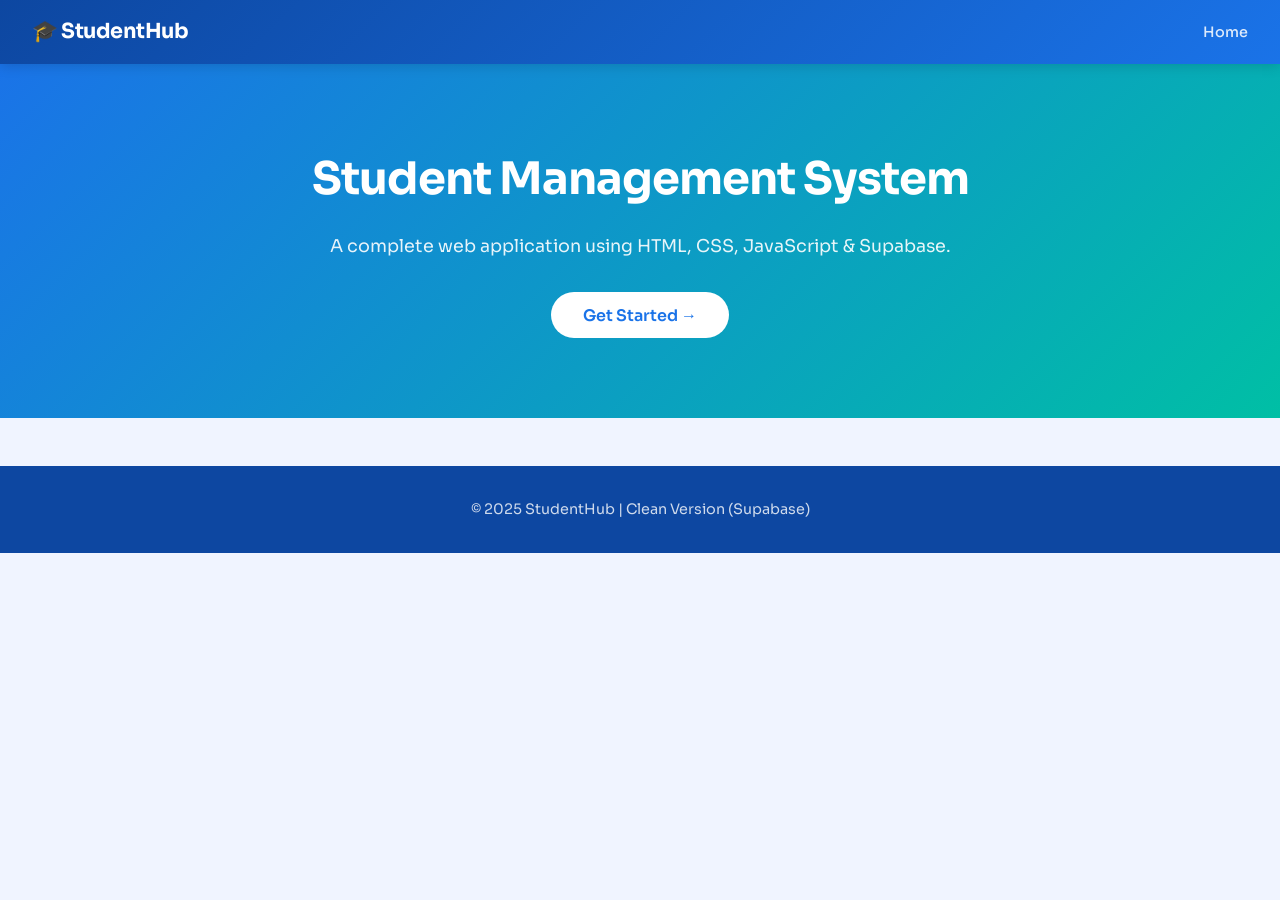
==== index.html @ 4179c633 "Initial commit - Student Management System with Supabase" ====
<!DOCTYPE html>
<html lang="en">
<head>
  <meta charset="UTF-8" />
  <meta name="viewport" content="width=device-width, initial-scale=1.0"/>
  <title>Student Management System</title>
  <link rel="stylesheet" href="style.css" />
</head>
<body>

<header>
  <div class="logo">🎓 StudentHub</div>
  <nav>
    <a href="#home">Home</a>
  </nav>
</header>

<section id="home" class="hero">
  <h1>Student Management System</h1>
  <p>A complete web application using HTML, CSS, JavaScript & Supabase.</p>

  <!-- ✅ CHANGED BUTTON -->
  <a href="register.html">
    <button>Get Started →</button>
  </a>
</section>

<footer>
  <p>© 2025 StudentHub | Clean Version (Supabase)</p>
</footer>

<script src="script.js"></script>
</body>
</html>
---- style.css ----
/* ===== Q2: Cascading Style Sheets ===== */

/* Google Fonts */
@import url('https://fonts.googleapis.com/css2?family=Sora:wght@300;400;600;700&family=JetBrains+Mono:wght@400;600&display=swap');

/* CSS Variables */
:root {
  --primary: #1a73e8;
  --primary-dark: #0d47a1;
  --accent: #00bfa5;
  --bg: #f0f4ff;
  --card: #ffffff;
  --text: #1a1a2e;
  --muted: #6b7280;
  --error: #e53935;
  --success: #2e7d32;
  --border: #d1d5db;
  --shadow: 0 4px 20px rgba(26,115,232,0.10);
  --radius: 14px;
  --font: 'Sora', sans-serif;
  --mono: 'JetBrains Mono', monospace;
}

* { margin: 0; padding: 0; box-sizing: border-box; }

body {
  font-family: var(--font);
  background: var(--bg);
  color: var(--text);
  line-height: 1.6;
}

/* HEADER */
header {
  background: linear-gradient(135deg, var(--primary-dark) 0%, var(--primary) 100%);
  color: white;
  padding: 0 2rem;
  display: flex;
  align-items: center;
  justify-content: space-between;
  height: 64px;
  position: sticky;
  top: 0;
  z-index: 100;
  box-shadow: 0 2px 12px rgba(0,0,0,0.15);
}

.logo { font-size: 1.3rem; font-weight: 700; letter-spacing: -0.5px; }

nav a {
  color: rgba(255,255,255,0.85);
  text-decoration: none;
  margin-left: 1.5rem;
  font-size: 0.9rem;
  font-weight: 500;
  transition: color 0.2s;
}
nav a:hover { color: #fff; }

/* HERO */
.hero {
  background: linear-gradient(135deg, #1a73e8 0%, #00bfa5 100%);
  color: white;
  text-align: center;
  padding: 5rem 2rem;
}
.hero h1 { font-size: 2.8rem; font-weight: 700; margin-bottom: 1rem; letter-spacing: -1px; }
.hero p { font-size: 1.1rem; opacity: 0.9; margin-bottom: 2rem; }
.hero button {
  background: white;
  color: var(--primary);
  border: none;
  padding: 0.8rem 2rem;
  border-radius: 50px;
  font-size: 1rem;
  font-weight: 600;
  cursor: pointer;
  transition: transform 0.2s, box-shadow 0.2s;
  font-family: var(--font);
}
.hero button:hover { transform: translateY(-2px); box-shadow: 0 6px 20px rgba(0,0,0,0.15); }

/* CARD SECTIONS */
.card-section {
  max-width: 900px;
  margin: 3rem auto;
  background: var(--card);
  border-radius: var(--radius);
  padding: 2rem;
  box-shadow: var(--shadow);
  border: 1px solid rgba(26,115,232,0.08);
}
.card-section h2 {
  font-size: 1.5rem;
  font-weight: 700;
  margin-bottom: 1.5rem;
  color: var(--primary-dark);
  display: flex;
  align-items: center;
  gap: 0.5rem;
}

/* FORM */
.form-group { margin-bottom: 1.2rem; }
.form-group label {
  display: block;
  font-weight: 600;
  font-size: 0.875rem;
  margin-bottom: 0.4rem;
  color: var(--text);
}
.form-group input,
.form-group select {
  width: 100%;
  padding: 0.7rem 1rem;
  border: 1.5px solid var(--border);
  border-radius: 8px;
  font-size: 0.95rem;
  font-family: var(--font);
  transition: border 0.2s, box-shadow 0.2s;
  background: #fafbff;
  color: var(--text);
}
.form-group input:focus,
.form-group select:focus {
  border-color: var(--primary);
  box-shadow: 0 0 0 3px rgba(26,115,232,0.12);
  outline: none;
}
.form-group input.invalid { border-color: var(--error); }

.error {
  display: block;
  color: var(--error);
  font-size: 0.8rem;
  margin-top: 0.3rem;
  min-height: 1rem;
}

/* BUTTONS */
.btn-primary, .btn-secondary {
  padding: 0.7rem 1.6rem;
  border: none;
  border-radius: 8px;
  font-size: 0.95rem;
  font-weight: 600;
  cursor: pointer;
  font-family: var(--font);
  transition: all 0.2s;
  margin-right: 0.8rem;
}
.btn-primary {
  background: var(--primary);
  color: white;
}
.btn-primary:hover { background: var(--primary-dark); transform: translateY(-1px); }
.btn-secondary {
  background: #f1f3f4;
  color: var(--text);
}
.btn-secondary:hover { background: #e0e0e0; }

/* SUCCESS MESSAGE */
.success-msg {
  margin-top: 1rem;
  padding: 0.8rem 1.2rem;
  background: #e8f5e9;
  border-left: 4px solid var(--success);
  border-radius: 6px;
  color: var(--success);
  font-weight: 600;
}

/* SEARCH */
#searchInput {
  width: 100%;
  padding: 0.7rem 1rem;
  border: 1.5px solid var(--border);
  border-radius: 8px;
  font-size: 0.95rem;
  font-family: var(--font);
  margin-bottom: 1rem;
}

/* TABLE */
.table-wrapper { overflow-x: auto; }
table {
  width: 100%;
  border-collapse: collapse;
  font-size: 0.9rem;
}
thead { background: var(--primary); color: white; }
thead th { padding: 0.8rem 1rem; text-align: left; font-weight: 600; }
tbody tr { border-bottom: 1px solid var(--border); transition: background 0.15s; }
tbody tr:hover { background: #f0f4ff; }
tbody td { padding: 0.75rem 1rem; }
.empty { text-align: center; color: var(--muted); font-style: italic; }

/* BADGE */
.badge {
  background: var(--accent);
  color: white;
  border-radius: 50px;
  padding: 0.1rem 0.6rem;
  font-size: 0.8rem;
  font-weight: 700;
}

/* DELETE BUTTON */
.btn-delete {
  background: #ffebee;
  color: var(--error);
  border: none;
  padding: 0.3rem 0.8rem;
  border-radius: 6px;
  cursor: pointer;
  font-size: 0.85rem;
  font-family: var(--font);
  transition: background 0.2s;
}
.btn-delete:hover { background: #ffcdd2; }

/* CODE BLOCK */
.code-block {
  background: #1a1a2e;
  color: #a8d8a8;
  font-family: var(--mono);
  font-size: 0.85rem;
  padding: 1.2rem;
  border-radius: 8px;
  margin-top: 1rem;
  overflow-x: auto;
  white-space: pre-wrap;
  word-break: break-word;
  line-height: 1.7;
}

/* FOOTER */
footer {
  text-align: center;
  padding: 2rem;
  background: var(--primary-dark);
  color: rgba(255,255,255,0.8);
  font-size: 0.9rem;
  margin-top: 3rem;
}

/* RESPONSIVE */
@media (max-width: 600px) {
  .hero h1 { font-size: 1.8rem; }
  .card-section { margin: 1rem; padding: 1.2rem; }
  nav a { margin-left: 0.8rem; font-size: 0.8rem; }
}
/* 🔥 Toast Notification */
.success-toast {
  position: fixed;
  top: 50%;
  left: 50%;
  transform: translate(-50%, -50%) scale(0.8);
  background: #2e7d32;
  color: white;
  padding: 20px 30px;
  border-radius: 10px;
  font-size: 1.1rem;
  font-weight: bold;
  display: none;
  box-shadow: 0 5px 25px rgba(0,0,0,0.3);
  text-align: center;
  z-index: 999;
  animation: popIn 0.4s ease;
}

@keyframes popIn {
  from {
    opacity: 0;
    transform: translate(-50%, -50%) scale(0.6);
  }
  to {
    opacity: 1;
    transform: translate(-50%, -50%) scale(1);
  }
}

@keyframes slideIn {
  from {
    opacity: 0;
    transform: translateX(100px);
  }
  to {
    opacity: 1;
    transform: translateX(0);
  }
}
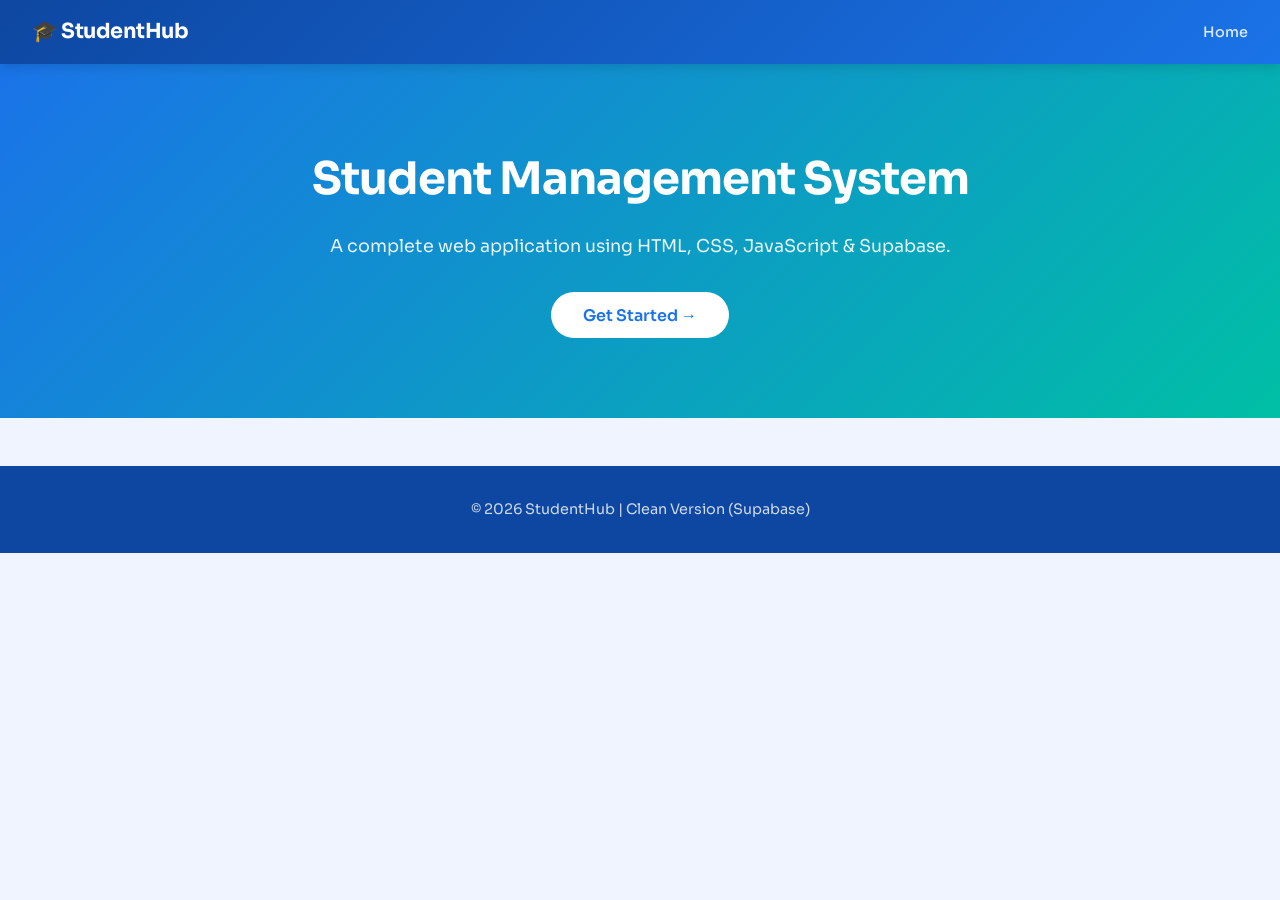
==== commit 19fb9b8f: "Update index.html" ====
--- a/index.html
+++ b/index.html
@@ -26,9 +26,9 @@
 </section>
 
 <footer>
-  <p>© 2025 StudentHub | Clean Version (Supabase)</p>
+  <p>© 2026 StudentHub | Clean Version (Supabase)</p>
 </footer>
 
 <script src="script.js"></script>
 </body>
-</html>+</html>
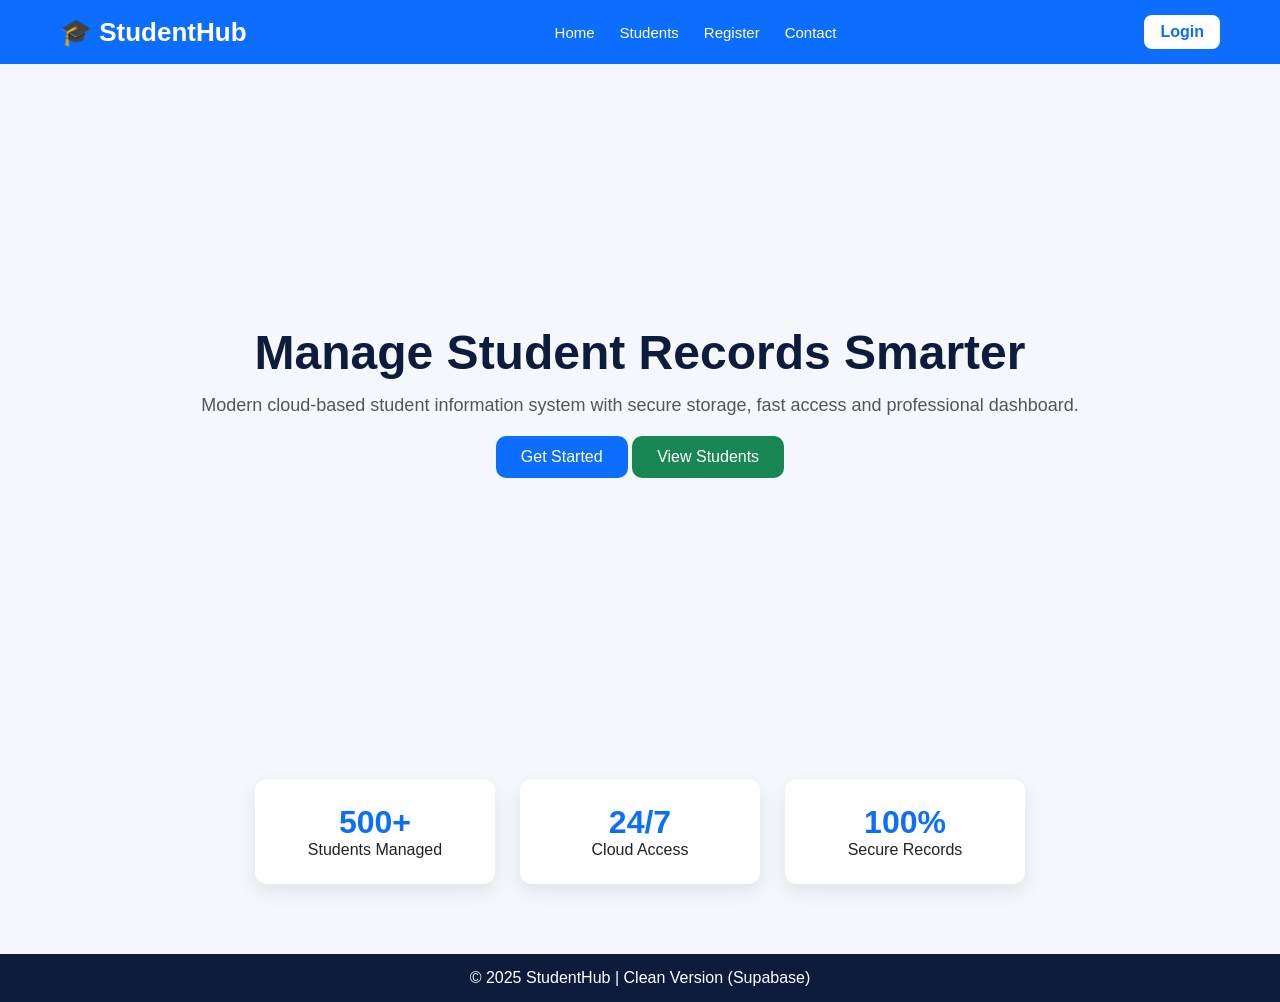
==== commit b249f8f4: "Professional StudentHub UI upgrade v2" ====
--- a/index.html
+++ b/index.html
@@ -1,32 +1,57 @@
 <!DOCTYPE html>
 <html lang="en">
 <head>
-  <meta charset="UTF-8" />
-  <meta name="viewport" content="width=device-width, initial-scale=1.0"/>
-  <title>Student Management System</title>
-  <link rel="stylesheet" href="style.css" />
+<meta charset="UTF-8">
+<meta name="viewport" content="width=device-width, initial-scale=1.0">
+<title>StudentHub</title>
+<link rel="stylesheet" href="style.css">
 </head>
 <body>
 
 <header>
-  <div class="logo">🎓 StudentHub</div>
-  <nav>
-    <a href="#home">Home</a>
-  </nav>
+    <div class="logo">🎓 StudentHub</div>
+
+    <nav>
+        <a href="#">Home</a>
+        <a href="students.html">Students</a>
+        <a href="register.html">Register</a>
+        <a href="#">Contact</a>
+    </nav>
+
+    <a href="#" class="login-btn">Login</a>
 </header>
 
-<section id="home" class="hero">
-  <h1>Student Management System</h1>
-  <p>A complete web application using HTML, CSS, JavaScript & Supabase.</p>
+<section class="hero">
+    <div class="hero-text">
+        <h1>Manage Student Records Smarter</h1>
+        <p>Modern cloud-based student information system with secure storage, fast access and professional dashboard.</p>
 
-  <!-- ✅ CHANGED BUTTON -->
-  <a href="register.html">
-    <button>Get Started →</button>
-  </a>
+        <div class="buttons">
+            <a href="register.html" class="btn">Get Started</a>
+            <a href="students.html" class="btn secondary">View Students</a>
+        </div>
+    </div>
+</section>
+
+<section class="stats">
+    <div class="card">
+        <h2>500+</h2>
+        <p>Students Managed</p>
+    </div>
+
+    <div class="card">
+        <h2>24/7</h2>
+        <p>Cloud Access</p>
+    </div>
+
+    <div class="card">
+        <h2>100%</h2>
+        <p>Secure Records</p>
+    </div>
 </section>
 
 <footer>
-  <p>© 2026 StudentHub | Clean Version (Supabase)</p>
+  <p>© 2025 StudentHub | Clean Version (Supabase)</p>
 </footer>
 
 <script src="script.js"></script>
--- a/style.css
+++ b/style.css
@@ -1,293 +1,289 @@
-/* ===== Q2: Cascading Style Sheets ===== */
-
-/* Google Fonts */
-@import url('https://fonts.googleapis.com/css2?family=Sora:wght@300;400;600;700&family=JetBrains+Mono:wght@400;600&display=swap');
-
-/* CSS Variables */
-:root {
-  --primary: #1a73e8;
-  --primary-dark: #0d47a1;
-  --accent: #00bfa5;
-  --bg: #f0f4ff;
-  --card: #ffffff;
-  --text: #1a1a2e;
-  --muted: #6b7280;
-  --error: #e53935;
-  --success: #2e7d32;
-  --border: #d1d5db;
-  --shadow: 0 4px 20px rgba(26,115,232,0.10);
-  --radius: 14px;
-  --font: 'Sora', sans-serif;
-  --mono: 'JetBrains Mono', monospace;
-}
-
-* { margin: 0; padding: 0; box-sizing: border-box; }
+/* =========================
+   RESET
+========================= */
+* {
+    margin: 0;
+    padding: 0;
+    box-sizing: border-box;
+}
 
 body {
-  font-family: var(--font);
-  background: var(--bg);
-  color: var(--text);
-  line-height: 1.6;
-}
-
-/* HEADER */
+    font-family: "Segoe UI", sans-serif;
+    background: #f4f7fb;
+    color: #222;
+}
+
+/* =========================
+   HEADER
+========================= */
 header {
-  background: linear-gradient(135deg, var(--primary-dark) 0%, var(--primary) 100%);
-  color: white;
-  padding: 0 2rem;
-  display: flex;
-  align-items: center;
-  justify-content: space-between;
-  height: 64px;
-  position: sticky;
-  top: 0;
-  z-index: 100;
-  box-shadow: 0 2px 12px rgba(0,0,0,0.15);
-}
-
-.logo { font-size: 1.3rem; font-weight: 700; letter-spacing: -0.5px; }
+    background: #0d6efd;
+    color: white;
+    display: flex;
+    justify-content: space-between;
+    align-items: center;
+    padding: 15px 60px;
+    flex-wrap: wrap;
+}
+
+.logo {
+    font-size: 26px;
+    font-weight: bold;
+}
+
+nav {
+    display: flex;
+    gap: 25px;
+}
 
 nav a {
-  color: rgba(255,255,255,0.85);
-  text-decoration: none;
-  margin-left: 1.5rem;
-  font-size: 0.9rem;
-  font-weight: 500;
-  transition: color 0.2s;
-}
-nav a:hover { color: #fff; }
-
-/* HERO */
+    color: white;
+    text-decoration: none;
+    font-size: 15px;
+    transition: 0.3s;
+}
+
+nav a:hover {
+    color: #ffd43b;
+}
+
+.login-btn {
+    background: white;
+    color: #0d6efd;
+    padding: 8px 16px;
+    border-radius: 8px;
+    font-weight: bold;
+    text-decoration: none;
+}
+
+.login-btn:hover {
+    background: #ffd43b;
+    color: black;
+}
+
+/* =========================
+   HERO
+========================= */
 .hero {
-  background: linear-gradient(135deg, #1a73e8 0%, #00bfa5 100%);
-  color: white;
-  text-align: center;
-  padding: 5rem 2rem;
-}
-.hero h1 { font-size: 2.8rem; font-weight: 700; margin-bottom: 1rem; letter-spacing: -1px; }
-.hero p { font-size: 1.1rem; opacity: 0.9; margin-bottom: 2rem; }
-.hero button {
-  background: white;
-  color: var(--primary);
-  border: none;
-  padding: 0.8rem 2rem;
-  border-radius: 50px;
-  font-size: 1rem;
-  font-weight: 600;
-  cursor: pointer;
-  transition: transform 0.2s, box-shadow 0.2s;
-  font-family: var(--font);
-}
-.hero button:hover { transform: translateY(-2px); box-shadow: 0 6px 20px rgba(0,0,0,0.15); }
-
-/* CARD SECTIONS */
+    min-height: 75vh;
+    display: flex;
+    justify-content: center;
+    align-items: center;
+    text-align: center;
+    padding: 40px;
+}
+
+.small-hero {
+    min-height: 40vh;
+}
+
+.hero h1 {
+    font-size: 48px;
+    color: #0d1b3d;
+    margin-bottom: 15px;
+}
+
+.hero p {
+    font-size: 18px;
+    color: #555;
+}
+
+/* =========================
+   BUTTONS
+========================= */
+.btn {
+    background: #0d6efd;
+    color: white;
+    padding: 12px 25px;
+    border-radius: 10px;
+    text-decoration: none;
+    display: inline-block;
+    margin-top: 20px;
+}
+
+.btn:hover {
+    background: #084298;
+}
+
+.secondary {
+    background: #198754;
+}
+
+.secondary:hover {
+    background: #146c43;
+}
+
+/* =========================
+   STATS CARDS
+========================= */
+.stats {
+    display: flex;
+    justify-content: center;
+    gap: 25px;
+    padding: 40px;
+    flex-wrap: wrap;
+}
+
+.card {
+    background: white;
+    width: 240px;
+    padding: 25px;
+    text-align: center;
+    border-radius: 12px;
+    box-shadow: 0 8px 20px rgba(0,0,0,0.08);
+    transition: 0.3s;
+}
+
+.card:hover {
+    transform: translateY(-5px);
+}
+
+.card h2 {
+    color: #0d6efd;
+    font-size: 32px;
+}
+
+/* =========================
+   TABLE SECTION
+========================= */
 .card-section {
-  max-width: 900px;
-  margin: 3rem auto;
-  background: var(--card);
-  border-radius: var(--radius);
-  padding: 2rem;
-  box-shadow: var(--shadow);
-  border: 1px solid rgba(26,115,232,0.08);
-}
-.card-section h2 {
-  font-size: 1.5rem;
-  font-weight: 700;
-  margin-bottom: 1.5rem;
-  color: var(--primary-dark);
-  display: flex;
-  align-items: center;
-  gap: 0.5rem;
-}
-
-/* FORM */
-.form-group { margin-bottom: 1.2rem; }
-.form-group label {
-  display: block;
-  font-weight: 600;
-  font-size: 0.875rem;
-  margin-bottom: 0.4rem;
-  color: var(--text);
-}
-.form-group input,
-.form-group select {
-  width: 100%;
-  padding: 0.7rem 1rem;
-  border: 1.5px solid var(--border);
-  border-radius: 8px;
-  font-size: 0.95rem;
-  font-family: var(--font);
-  transition: border 0.2s, box-shadow 0.2s;
-  background: #fafbff;
-  color: var(--text);
-}
-.form-group input:focus,
-.form-group select:focus {
-  border-color: var(--primary);
-  box-shadow: 0 0 0 3px rgba(26,115,232,0.12);
-  outline: none;
-}
-.form-group input.invalid { border-color: var(--error); }
-
-.error {
-  display: block;
-  color: var(--error);
-  font-size: 0.8rem;
-  margin-top: 0.3rem;
-  min-height: 1rem;
-}
-
-/* BUTTONS */
-.btn-primary, .btn-secondary {
-  padding: 0.7rem 1.6rem;
-  border: none;
-  border-radius: 8px;
-  font-size: 0.95rem;
-  font-weight: 600;
-  cursor: pointer;
-  font-family: var(--font);
-  transition: all 0.2s;
-  margin-right: 0.8rem;
-}
-.btn-primary {
-  background: var(--primary);
-  color: white;
-}
-.btn-primary:hover { background: var(--primary-dark); transform: translateY(-1px); }
-.btn-secondary {
-  background: #f1f3f4;
-  color: var(--text);
-}
-.btn-secondary:hover { background: #e0e0e0; }
-
-/* SUCCESS MESSAGE */
-.success-msg {
-  margin-top: 1rem;
-  padding: 0.8rem 1.2rem;
-  background: #e8f5e9;
-  border-left: 4px solid var(--success);
-  border-radius: 6px;
-  color: var(--success);
-  font-weight: 600;
+    padding: 40px 60px;
+}
+
+.section-top {
+    display: flex;
+    justify-content: space-between;
+    align-items: center;
+    margin-bottom: 20px;
+}
+
+.section-top h2 {
+    font-size: 24px;
 }
 
 /* SEARCH */
-#searchInput {
-  width: 100%;
-  padding: 0.7rem 1rem;
-  border: 1.5px solid var(--border);
-  border-radius: 8px;
-  font-size: 0.95rem;
-  font-family: var(--font);
-  margin-bottom: 1rem;
+#search {
+    padding: 10px 15px;
+    border-radius: 8px;
+    border: 1px solid #ccc;
+    width: 260px;
 }
 
 /* TABLE */
-.table-wrapper { overflow-x: auto; }
+.table-wrapper {
+    overflow-x: auto;
+}
+
 table {
-  width: 100%;
-  border-collapse: collapse;
-  font-size: 0.9rem;
-}
-thead { background: var(--primary); color: white; }
-thead th { padding: 0.8rem 1rem; text-align: left; font-weight: 600; }
-tbody tr { border-bottom: 1px solid var(--border); transition: background 0.15s; }
-tbody tr:hover { background: #f0f4ff; }
-tbody td { padding: 0.75rem 1rem; }
-.empty { text-align: center; color: var(--muted); font-style: italic; }
-
-/* BADGE */
+    width: 100%;
+    border-collapse: collapse;
+    background: white;
+    border-radius: 10px;
+    overflow: hidden;
+}
+
+th {
+    background: #0d6efd;
+    color: white;
+    padding: 12px;
+}
+
+td {
+    padding: 12px;
+    text-align: center;
+    border-bottom: 1px solid #eee;
+}
+
+tr:hover {
+    background: #f1f5ff;
+}
+
+.empty {
+    padding: 20px;
+    color: #777;
+}
+
+/* BUTTON */
+button {
+    padding: 6px 12px;
+    border: none;
+    background: #dc3545;
+    color: white;
+    border-radius: 6px;
+    cursor: pointer;
+}
+
+button:hover {
+    background: #b02a37;
+}
+
+/* =========================
+   FORM (REGISTER PAGE)
+========================= */
+form {
+    background: white;
+    max-width: 500px;
+    margin: 40px auto;
+    padding: 30px;
+    border-radius: 12px;
+    box-shadow: 0 8px 20px rgba(0,0,0,0.08);
+}
+
+form input, form select {
+    width: 100%;
+    padding: 12px;
+    margin-bottom: 15px;
+    border-radius: 8px;
+    border: 1px solid #ccc;
+}
+
+form button {
+    width: 100%;
+    background: #0d6efd;
+    padding: 12px;
+}
+
+form button:hover {
+    background: #084298;
+}
+
+/* =========================
+   BADGE
+========================= */
 .badge {
-  background: var(--accent);
-  color: white;
-  border-radius: 50px;
-  padding: 0.1rem 0.6rem;
-  font-size: 0.8rem;
-  font-weight: 700;
-}
-
-/* DELETE BUTTON */
-.btn-delete {
-  background: #ffebee;
-  color: var(--error);
-  border: none;
-  padding: 0.3rem 0.8rem;
-  border-radius: 6px;
-  cursor: pointer;
-  font-size: 0.85rem;
-  font-family: var(--font);
-  transition: background 0.2s;
-}
-.btn-delete:hover { background: #ffcdd2; }
-
-/* CODE BLOCK */
-.code-block {
-  background: #1a1a2e;
-  color: #a8d8a8;
-  font-family: var(--mono);
-  font-size: 0.85rem;
-  padding: 1.2rem;
-  border-radius: 8px;
-  margin-top: 1rem;
-  overflow-x: auto;
-  white-space: pre-wrap;
-  word-break: break-word;
-  line-height: 1.7;
-}
-
-/* FOOTER */
+    background: #198754;
+    color: white;
+    padding: 4px 10px;
+    border-radius: 8px;
+    font-size: 14px;
+}
+
+/* =========================
+   FOOTER
+========================= */
 footer {
-  text-align: center;
-  padding: 2rem;
-  background: var(--primary-dark);
-  color: rgba(255,255,255,0.8);
-  font-size: 0.9rem;
-  margin-top: 3rem;
-}
-
-/* RESPONSIVE */
-@media (max-width: 600px) {
-  .hero h1 { font-size: 1.8rem; }
-  .card-section { margin: 1rem; padding: 1.2rem; }
-  nav a { margin-left: 0.8rem; font-size: 0.8rem; }
-}
-/* 🔥 Toast Notification */
-.success-toast {
-  position: fixed;
-  top: 50%;
-  left: 50%;
-  transform: translate(-50%, -50%) scale(0.8);
-  background: #2e7d32;
-  color: white;
-  padding: 20px 30px;
-  border-radius: 10px;
-  font-size: 1.1rem;
-  font-weight: bold;
-  display: none;
-  box-shadow: 0 5px 25px rgba(0,0,0,0.3);
-  text-align: center;
-  z-index: 999;
-  animation: popIn 0.4s ease;
-}
-
-@keyframes popIn {
-  from {
-    opacity: 0;
-    transform: translate(-50%, -50%) scale(0.6);
-  }
-  to {
-    opacity: 1;
-    transform: translate(-50%, -50%) scale(1);
-  }
-}
-
-@keyframes slideIn {
-  from {
-    opacity: 0;
-    transform: translateX(100px);
-  }
-  to {
-    opacity: 1;
-    transform: translateX(0);
-  }
+    background: #0d1b3d;
+    color: white;
+    text-align: center;
+    padding: 15px;
+    margin-top: 30px;
+}
+
+/* =========================
+   RESPONSIVE
+========================= */
+@media (max-width: 768px) {
+    header {
+        flex-direction: column;
+        gap: 10px;
+    }
+
+    .section-top {
+        flex-direction: column;
+        gap: 10px;
+    }
+
+    #search {
+        width: 100%;
+    }
 }
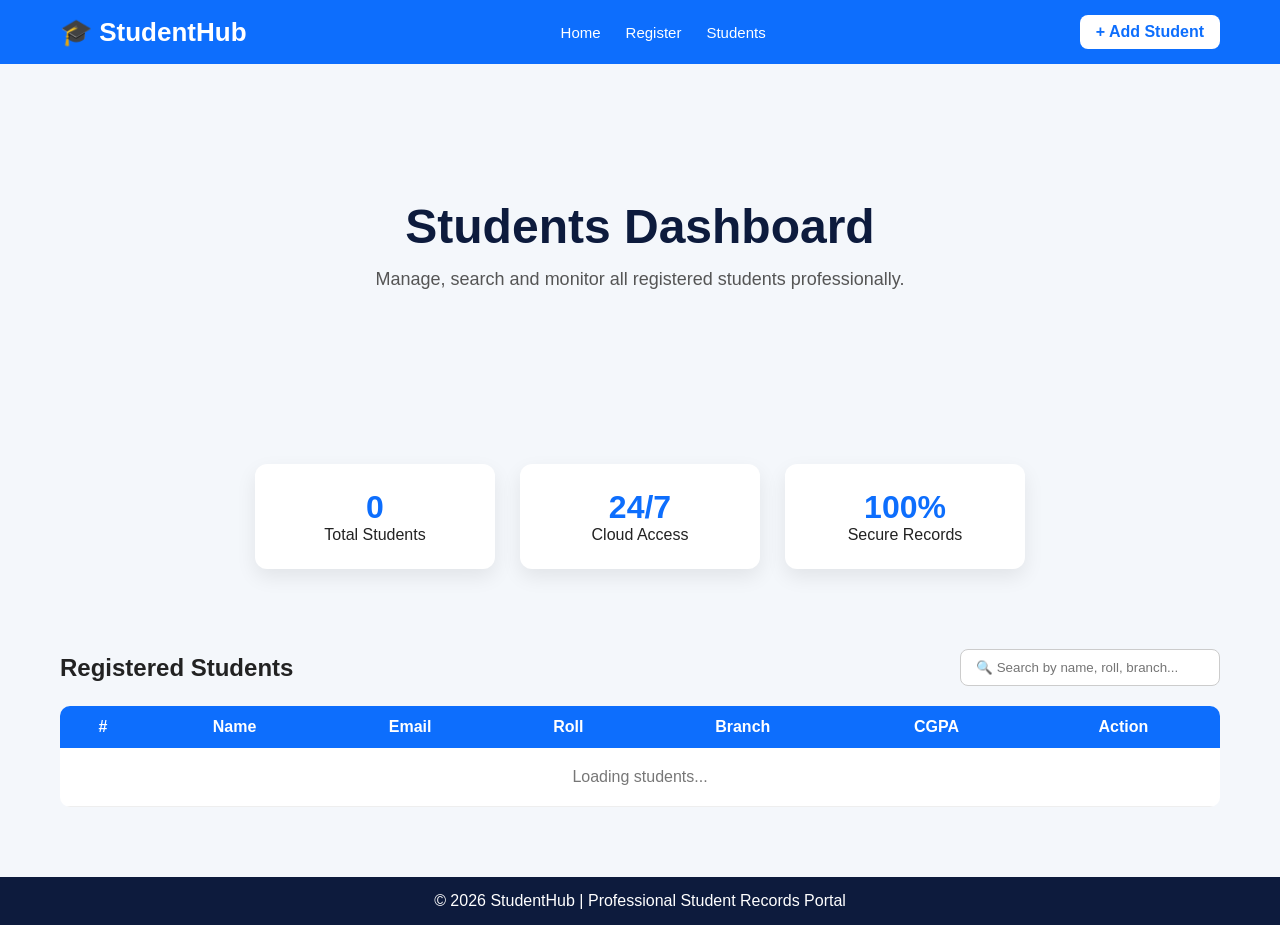
==== commit 54059981: "Final professional StudentHub version" ====
--- a/index.html
+++ b/index.html
@@ -2,41 +2,39 @@
 <html lang="en">
 <head>
 <meta charset="UTF-8">
-<meta name="viewport" content="width=device-width, initial-scale=1.0">
-<title>StudentHub</title>
+<meta name="viewport" content="width=device-width, initial-scale=1.0"/>
+<title>Students Dashboard | StudentHub</title>
 <link rel="stylesheet" href="style.css">
 </head>
 <body>
 
+<!-- HEADER -->
 <header>
     <div class="logo">🎓 StudentHub</div>
 
     <nav>
-        <a href="#">Home</a>
+        <a href="index.html">Home</a>
+        <a href="register.html">Register</a>
         <a href="students.html">Students</a>
-        <a href="register.html">Register</a>
-        <a href="#">Contact</a>
     </nav>
 
-    <a href="#" class="login-btn">Login</a>
+    <a href="register.html" class="login-btn">+ Add Student</a>
 </header>
 
-<section class="hero">
+<!-- HERO TITLE -->
+<section class="hero small-hero">
     <div class="hero-text">
-        <h1>Manage Student Records Smarter</h1>
-        <p>Modern cloud-based student information system with secure storage, fast access and professional dashboard.</p>
-
-        <div class="buttons">
-            <a href="register.html" class="btn">Get Started</a>
-            <a href="students.html" class="btn secondary">View Students</a>
-        </div>
+        <h1>Students Dashboard</h1>
+        <p>Manage, search and monitor all registered students professionally.</p>
     </div>
 </section>
 
+<!-- DASHBOARD STATS -->
 <section class="stats">
+
     <div class="card">
-        <h2>500+</h2>
-        <p>Students Managed</p>
+        <h2 id="count">0</h2>
+        <p>Total Students</p>
     </div>
 
     <div class="card">
@@ -48,12 +46,56 @@
         <h2>100%</h2>
         <p>Secure Records</p>
     </div>
+
 </section>
 
+<!-- STUDENT TABLE SECTION -->
+<section class="card-section">
+
+    <div class="section-top">
+        <h2>Registered Students</h2>
+
+        <input
+            type="text"
+            id="search"
+            placeholder="🔍 Search by name, roll, branch..."
+            onkeyup="searchStudents()"
+        >
+    </div>
+
+    <div class="table-wrapper">
+
+        <table id="studentTable">
+
+            <thead>
+                <tr>
+                    <th>#</th>
+                    <th>Name</th>
+                    <th>Email</th>
+                    <th>Roll</th>
+                    <th>Branch</th>
+                    <th>CGPA</th>
+                    <th>Action</th>
+                </tr>
+            </thead>
+
+            <tbody id="studentBody">
+                <tr>
+                    <td colspan="7" class="empty">Loading students...</td>
+                </tr>
+            </tbody>
+
+        </table>
+
+    </div>
+
+</section>
+
+<!-- FOOTER -->
 <footer>
-  <p>© 2025 StudentHub | Clean Version (Supabase)</p>
+    <p>© 2026 StudentHub | Professional Student Records Portal</p>
 </footer>
 
 <script src="script.js"></script>
 </body>
-</html>
+</html>
